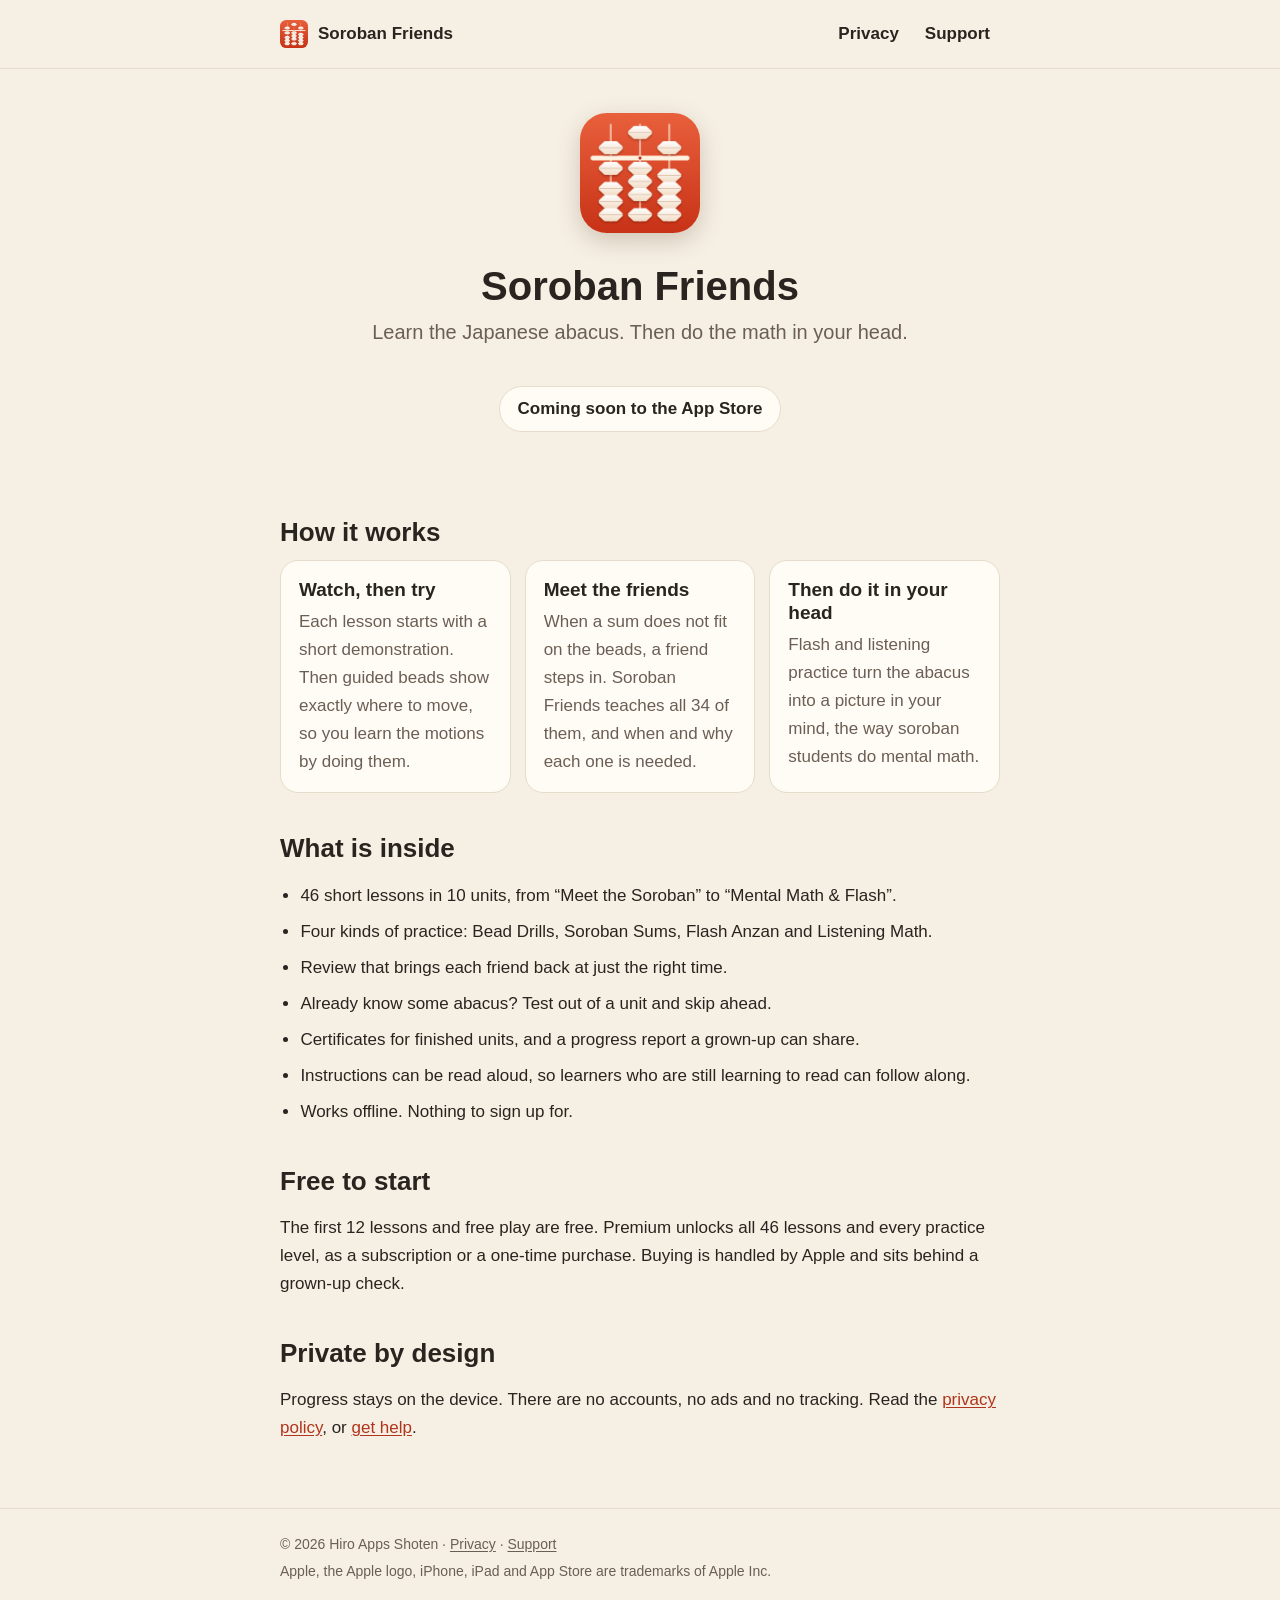
==== index.html @ 9b4989c4 "feat: Soroban Friends の公開ページ (紹介・プライバシー・サポート) を作る App Store Connect のプライバシーポリシー URL / サポート URL と、アプリ" ====
<!doctype html>
<html lang="en">
<head>
<meta charset="utf-8">
<meta name="viewport" content="width=device-width, initial-scale=1">
<title>Soroban Friends – Learn abacus mental math</title>
<meta name="description" content="Soroban Friends teaches the Japanese abacus step by step, then turns it into mental math. No accounts, no ads, no tracking.">
<meta name="theme-color" content="#f6f0e4">
<link rel="icon" type="image/png" href="img/icon-180.png">
<link rel="apple-touch-icon" href="img/icon-180.png">
<link rel="stylesheet" href="styles.css">
</head>
<body>

<header class="topbar">
  <div class="inner">
    <a class="brand" href="index.html"><img src="img/icon-180.png" alt="" width="28" height="28">Soroban Friends</a>
    <nav aria-label="Site">
      <a href="privacy.html">Privacy</a>
      <a href="support.html">Support</a>
    </nav>
  </div>
</header>

<main class="wrap">

  <section class="hero">
    <img class="app-icon" src="img/icon-512.png" width="120" height="120" alt="Soroban Friends app icon">
    <h1>Soroban Friends</h1>
    <p class="tagline">Learn the Japanese abacus. Then do the math in your head.</p>
    <p><span class="pill">Coming soon to the App Store</span></p>
  </section>

  <section>
    <h2>How it works</h2>
    <div class="cards">
      <div class="card">
        <h3>Watch, then try</h3>
        <p>Each lesson starts with a short demonstration. Then guided beads show exactly where to move, so you learn the motions by doing them.</p>
      </div>
      <div class="card">
        <h3>Meet the friends</h3>
        <p>When a sum does not fit on the beads, a friend steps in. Soroban Friends teaches all 34 of them, and when and why each one is needed.</p>
      </div>
      <div class="card">
        <h3>Then do it in your head</h3>
        <p>Flash and listening practice turn the abacus into a picture in your mind, the way soroban students do mental math.</p>
      </div>
    </div>
  </section>

  <section>
    <h2>What is inside</h2>
    <ul class="list">
      <li>46 short lessons in 10 units, from “Meet the Soroban” to “Mental Math &amp; Flash”.</li>
      <li>Four kinds of practice: Bead Drills, Soroban Sums, Flash Anzan and Listening Math.</li>
      <li>Review that brings each friend back at just the right time.</li>
      <li>Already know some abacus? Test out of a unit and skip ahead.</li>
      <li>Certificates for finished units, and a progress report a grown-up can share.</li>
      <li>Instructions can be read aloud, so learners who are still learning to read can follow along.</li>
      <li>Works offline. Nothing to sign up for.</li>
    </ul>
  </section>

  <section>
    <h2>Free to start</h2>
    <p>The first 12 lessons and free play are free. Premium unlocks all 46 lessons and every practice level, as a subscription or a one-time purchase. Buying is handled by Apple and sits behind a grown-up check.</p>
  </section>

  <section>
    <h2>Private by design</h2>
    <p>Progress stays on the device. There are no accounts, no ads and no tracking. Read the <a href="privacy.html">privacy policy</a>, or <a href="support.html">get help</a>.</p>
  </section>

</main>

<footer>
  <div class="inner">
    <p>&copy; 2026 Hiro Apps Shoten &middot; <a href="privacy.html">Privacy</a> &middot; <a href="support.html">Support</a></p>
    <p>Apple, the Apple logo, iPhone, iPad and App Store are trademarks of Apple Inc.</p>
  </div>
</footer>

</body>
</html>
---- styles.css ----
:root {
  --paper: #f6f0e4;
  --card: #fffcf6;
  --ink: #2a2420;
  --ink-soft: #6b5e54;
  --hairline: #e6dccb;
  --accent: #d9472b;
  --link: #b0351c;
  --radius: 18px;
}

@media (prefers-color-scheme: dark) {
  :root {
    --paper: #1a1714;
    --card: #27231f;
    --ink: #f3eee6;
    --ink-soft: #b3a89c;
    --hairline: #3a342e;
    --link: #f08a6e;
  }
}

* { box-sizing: border-box; }

html { -webkit-text-size-adjust: 100%; }

body {
  margin: 0;
  background: var(--paper);
  color: var(--ink);
  font: 17px/1.65 -apple-system, BlinkMacSystemFont, "SF Pro Text", "Helvetica Neue", Arial, sans-serif;
}

h1, h2, h3, .brand {
  font-family: ui-rounded, "SF Pro Rounded", -apple-system, BlinkMacSystemFont, "Helvetica Neue", Arial, sans-serif;
  line-height: 1.2;
}

a { color: var(--link); text-underline-offset: 2px; }
a:focus-visible, summary:focus-visible { outline: 3px solid var(--accent); outline-offset: 3px; border-radius: 6px; }

.topbar { border-bottom: 1px solid var(--hairline); }
.topbar .inner {
  max-width: 760px;
  margin: 0 auto;
  padding: 10px 20px;
  display: flex;
  align-items: center;
  justify-content: space-between;
  gap: 16px;
}
.brand { display: inline-flex; align-items: center; gap: 10px; font-weight: 800; font-size: 17px; white-space: nowrap; color: var(--ink); text-decoration: none; }
.brand img { border-radius: 22.37%; }
.topbar nav { display: flex; gap: 6px; }
.topbar nav a { color: var(--ink); text-decoration: none; font-weight: 600; padding: 10px; border-radius: 10px; }
.topbar nav a:hover { background: var(--hairline); }

.wrap { max-width: 760px; margin: 0 auto; padding: 0 20px 48px; }

.hero { text-align: center; padding: 44px 0 28px; }
.app-icon { width: 120px; height: 120px; border-radius: 22.37%; box-shadow: 0 8px 24px rgba(74, 42, 19, 0.22); }
.hero h1 { margin: 20px 0 6px; font-size: 40px; font-weight: 800; }
.tagline { margin: 0 auto; max-width: 30em; font-size: 20px; color: var(--ink-soft); }
.pill {
  display: inline-block;
  margin-top: 20px;
  padding: 8px 18px;
  border: 1.5px solid var(--hairline);
  border-radius: 999px;
  background: var(--card);
  font-weight: 700;
}

h2 { margin: 40px 0 12px; font-size: 26px; font-weight: 800; }
h3 { margin: 0 0 6px; font-size: 19px; font-weight: 800; }

.cards { display: grid; gap: 14px; grid-template-columns: 1fr; }
@media (min-width: 640px) { .cards { grid-template-columns: repeat(3, 1fr); } }
.card {
  background: var(--card);
  border: 1.5px solid var(--hairline);
  border-radius: var(--radius);
  padding: 18px 18px 16px;
}
.card p { margin: 0; color: var(--ink-soft); }

.list { padding-left: 1.2em; }
.list li { margin: 8px 0; }

.shots { display: flex; gap: 14px; overflow-x: auto; padding: 4px 0 12px; -webkit-overflow-scrolling: touch; }
.shots img { height: 420px; width: auto; border-radius: 16px; border: 1px solid var(--hairline); flex: none; }

.legal h1 { font-size: 34px; font-weight: 800; margin: 36px 0 4px; }
.legal .eff { margin: 0 0 20px; color: var(--ink-soft); }
.legal h2 { font-size: 22px; margin: 32px 0 8px; }
.legal ul { padding-left: 1.2em; }
.legal li { margin: 6px 0; }
.backlink { display: inline-block; margin-top: 20px; padding: 8px 0; font-weight: 600; text-decoration: none; }

details {
  background: var(--card);
  border: 1.5px solid var(--hairline);
  border-radius: 14px;
  margin: 10px 0;
}
summary { cursor: pointer; padding: 14px 16px; font-weight: 700; min-height: 48px; }
details[open] summary { border-bottom: 1px solid var(--hairline); }
details p { margin: 0; padding: 12px 16px 14px; }

.contact {
  background: var(--card);
  border: 1.5px solid var(--hairline);
  border-radius: var(--radius);
  padding: 16px 18px;
  margin: 18px 0 8px;
}
.contact p { margin: 4px 0; }

footer { border-top: 1px solid var(--hairline); color: var(--ink-soft); font-size: 14px; }
footer .inner { max-width: 760px; margin: 0 auto; padding: 20px; }
footer a { color: var(--ink-soft); }
footer p { margin: 4px 0; }
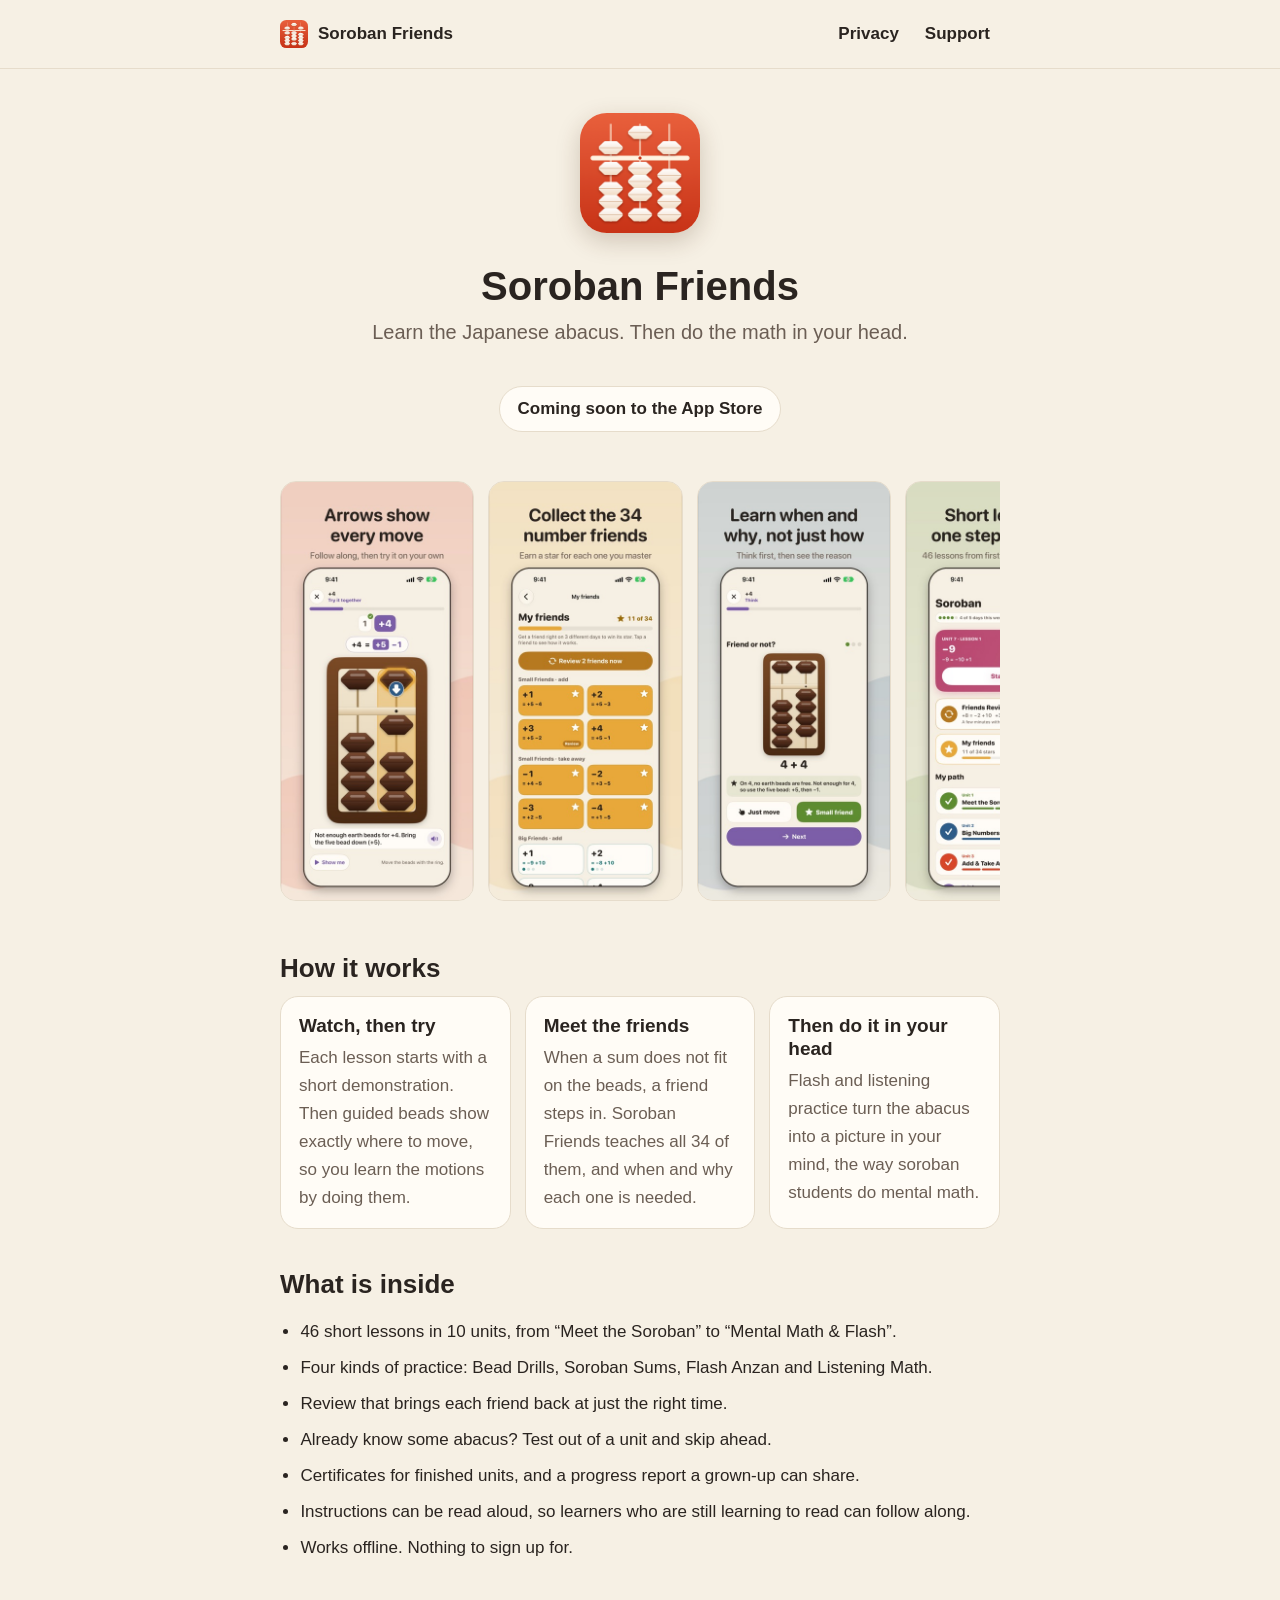
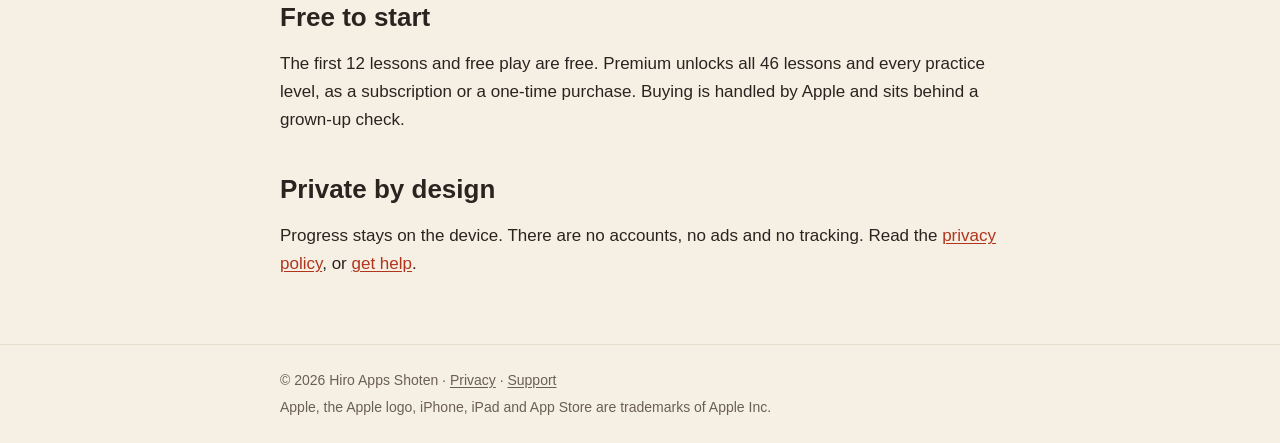
==== commit e95a73c5: "feat: 紹介ページにスクリーンショットを並べる ストアに出す 8 枚のうち 5 枚 (Guided・Friends・Think・Home・Progress) を高さ 860px の JPEG にし" ====
--- a/index.html
+++ b/index.html
@@ -29,6 +29,16 @@
     <h1>Soroban Friends</h1>
     <p class="tagline">Learn the Japanese abacus. Then do the math in your head.</p>
     <p><span class="pill">Coming soon to the App Store</span></p>
+  </section>
+
+  <section aria-label="Screenshots">
+    <div class="shots">
+      <img src="img/shot-guided.jpg" width="396" height="860" alt="A lesson where arrows show every bead move" loading="lazy">
+      <img src="img/shot-friends.jpg" width="396" height="860" alt="The 34 number friends, with a star for each one mastered" loading="lazy">
+      <img src="img/shot-think.jpg" width="396" height="860" alt="A question about when a friend is needed, with the reason shown" loading="lazy">
+      <img src="img/shot-home.jpg" width="396" height="860" alt="The home screen with short lessons, one step at a time" loading="lazy">
+      <img src="img/shot-progress.jpg" width="396" height="860" alt="A progress report with weekly goals and stars" loading="lazy">
+    </div>
   </section>
 
   <section>
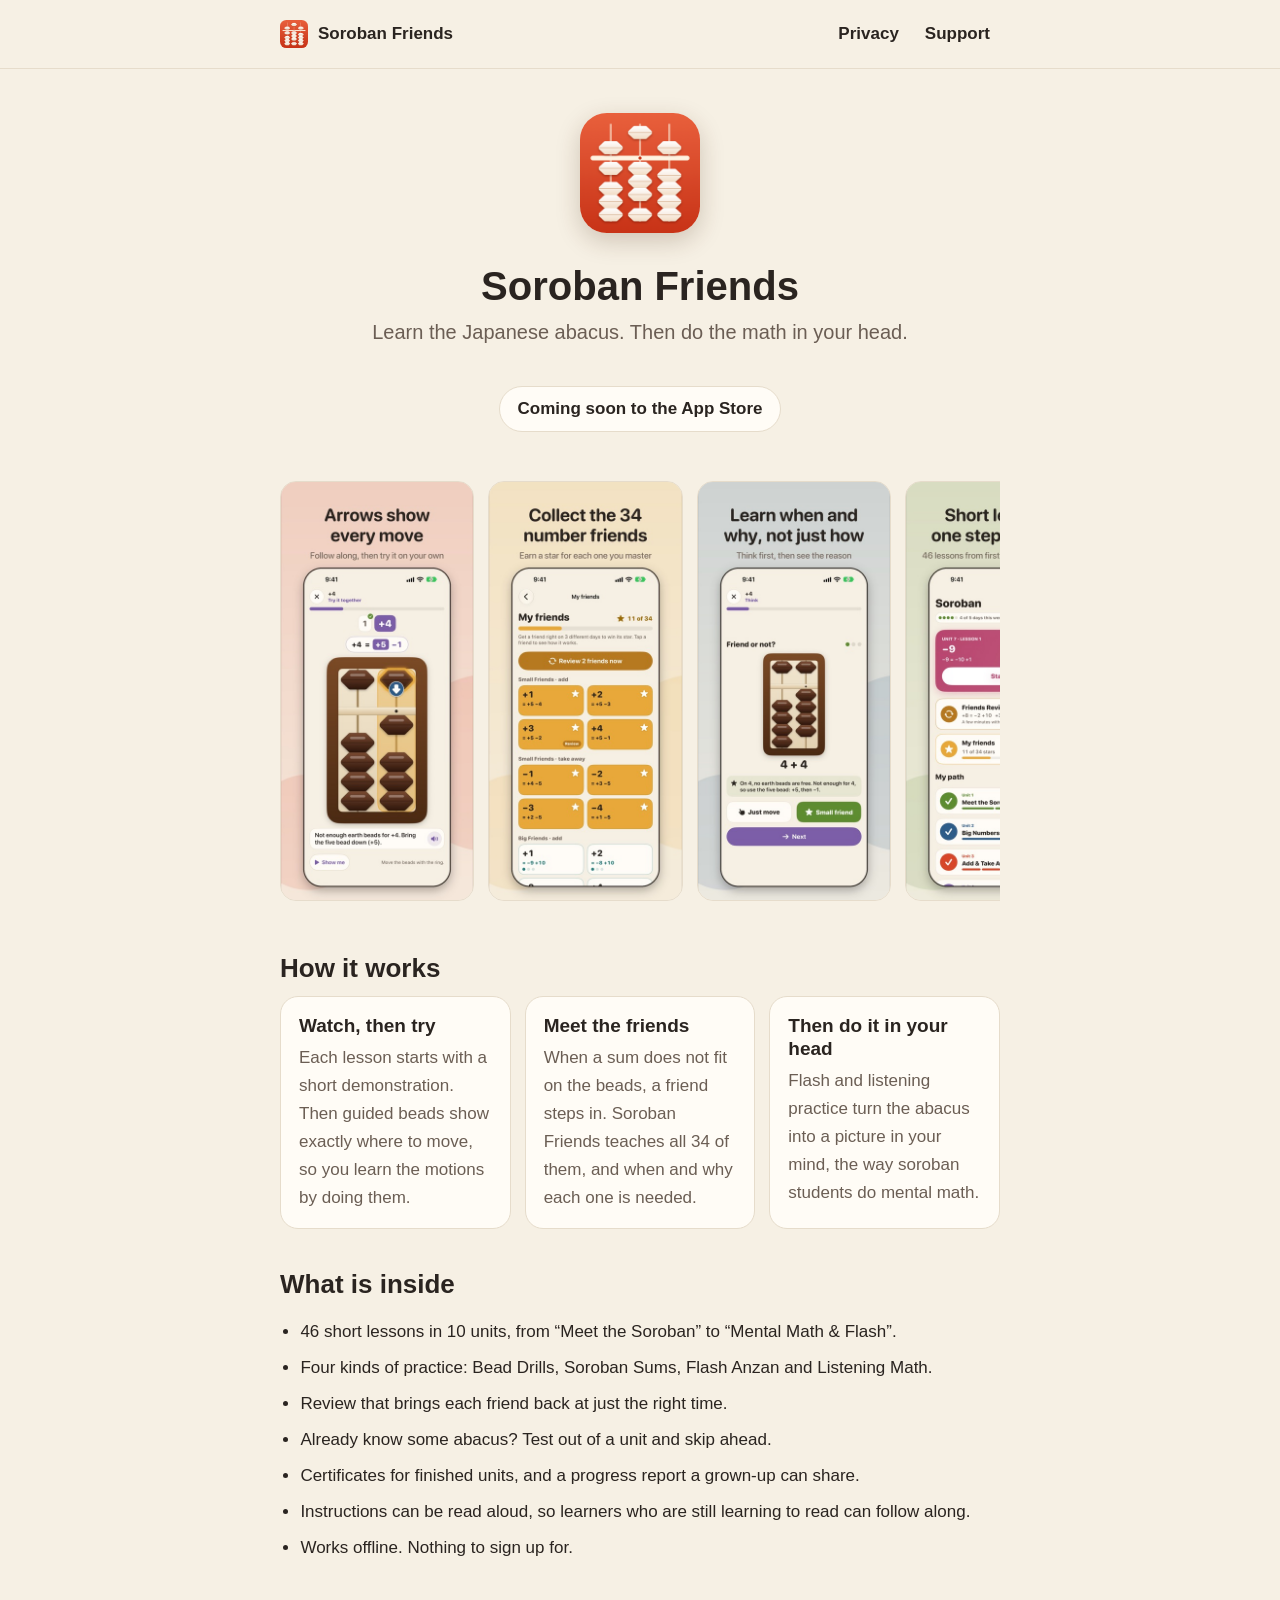
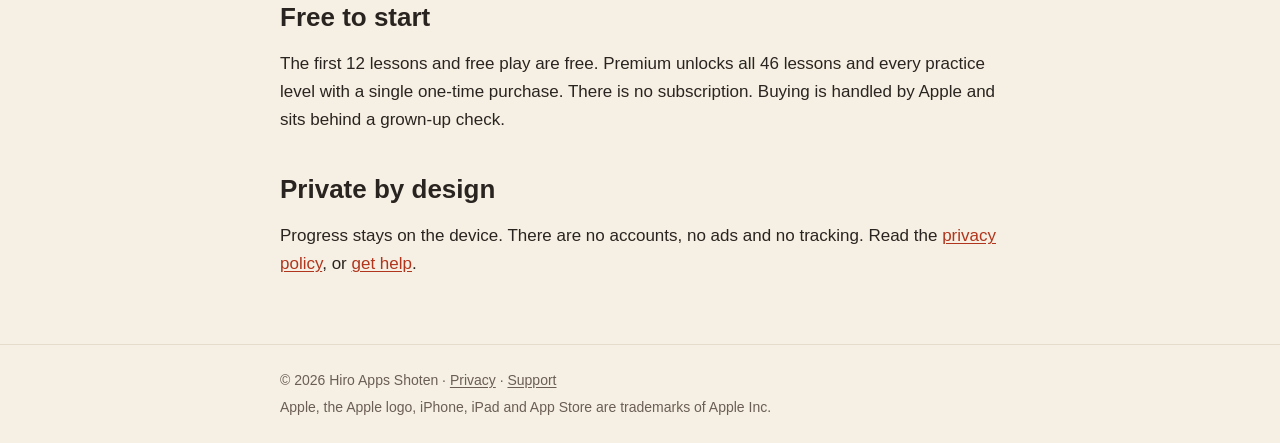
==== commit 894ef8cf: "feat: 買い切りの課金に合わせて紹介・プライバシー・サポートの文を直す - 紹介: 無料の 12 レッスンのあと、買い切り1回で全部開く。購読はない - プライバシー: 購入の説明から購読の管理・" ====
--- a/index.html
+++ b/index.html
@@ -74,7 +74,7 @@
 
   <section>
     <h2>Free to start</h2>
-    <p>The first 12 lessons and free play are free. Premium unlocks all 46 lessons and every practice level, as a subscription or a one-time purchase. Buying is handled by Apple and sits behind a grown-up check.</p>
+    <p>The first 12 lessons and free play are free. Premium unlocks all 46 lessons and every practice level with a single one-time purchase. There is no subscription. Buying is handled by Apple and sits behind a grown-up check.</p>
   </section>
 
   <section>
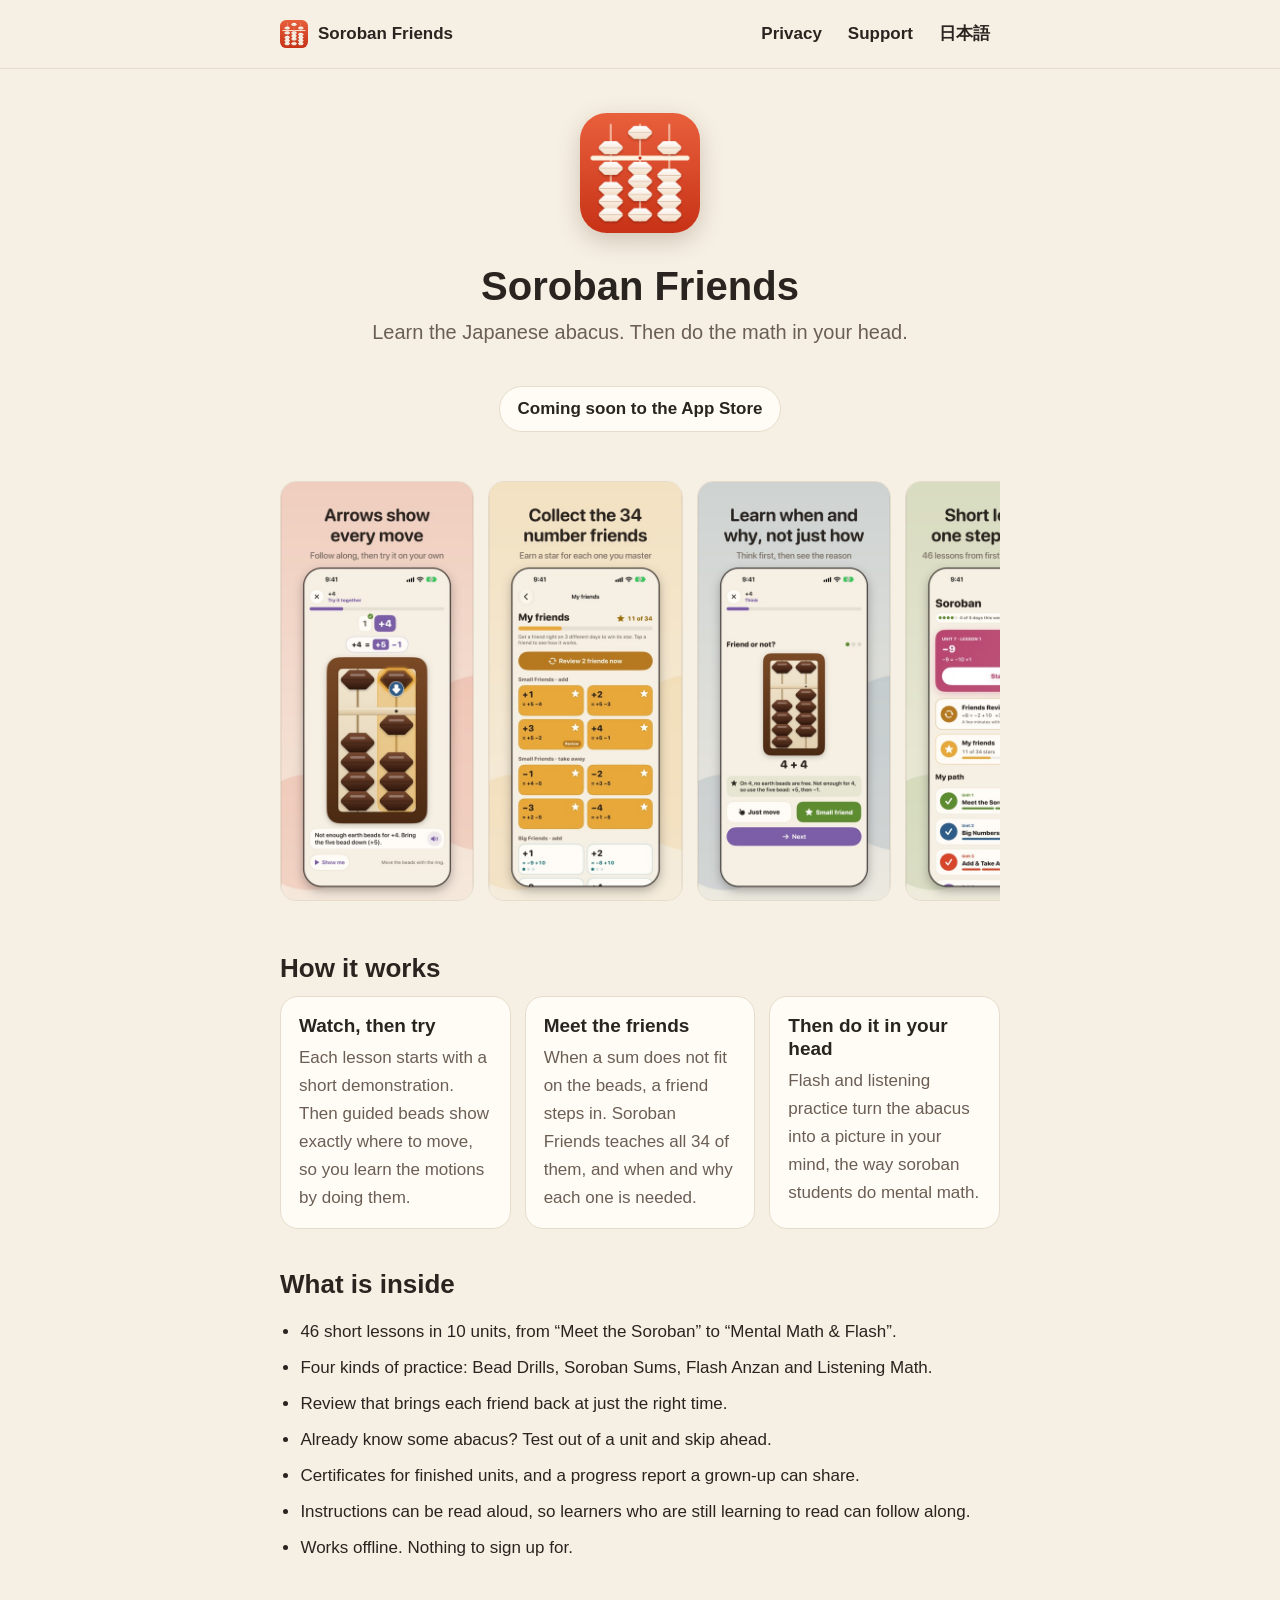
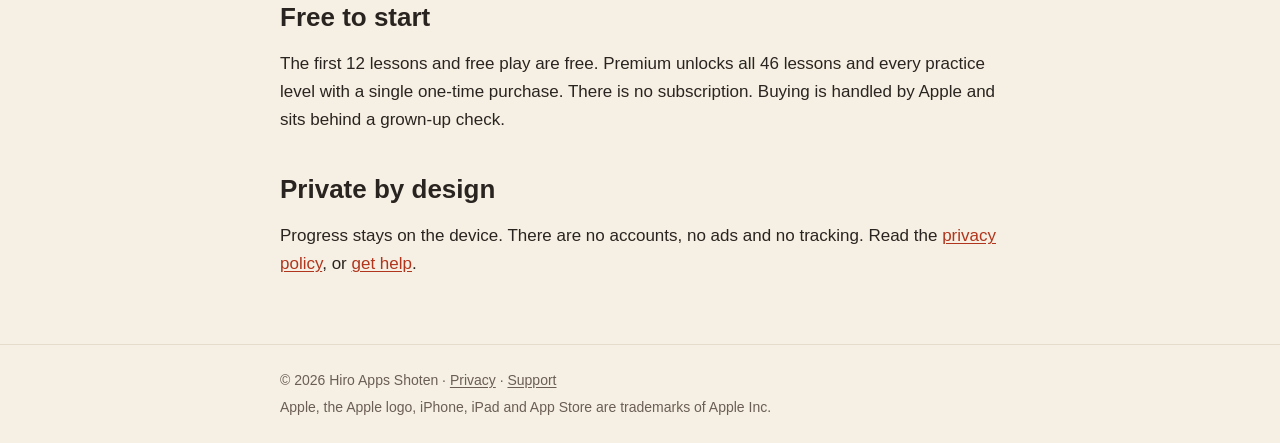
==== commit 72d590d3: "feat(日本語): 紹介・プライバシー・サポートの日本語ページと、言語を行き来するリンクを足す - ja/index.html・privacy.html・support.html: 英語の 3 ペー" ====
--- a/index.html
+++ b/index.html
@@ -9,6 +9,8 @@
 <link rel="icon" type="image/png" href="img/icon-180.png">
 <link rel="apple-touch-icon" href="img/icon-180.png">
 <link rel="stylesheet" href="styles.css">
+<link rel="alternate" hreflang="en" href="index.html">
+<link rel="alternate" hreflang="ja" href="ja/index.html">
 </head>
 <body>
 
@@ -18,6 +20,7 @@
     <nav aria-label="Site">
       <a href="privacy.html">Privacy</a>
       <a href="support.html">Support</a>
+      <a href="ja/index.html" lang="ja" hreflang="ja">日本語</a>
     </nav>
   </div>
 </header>
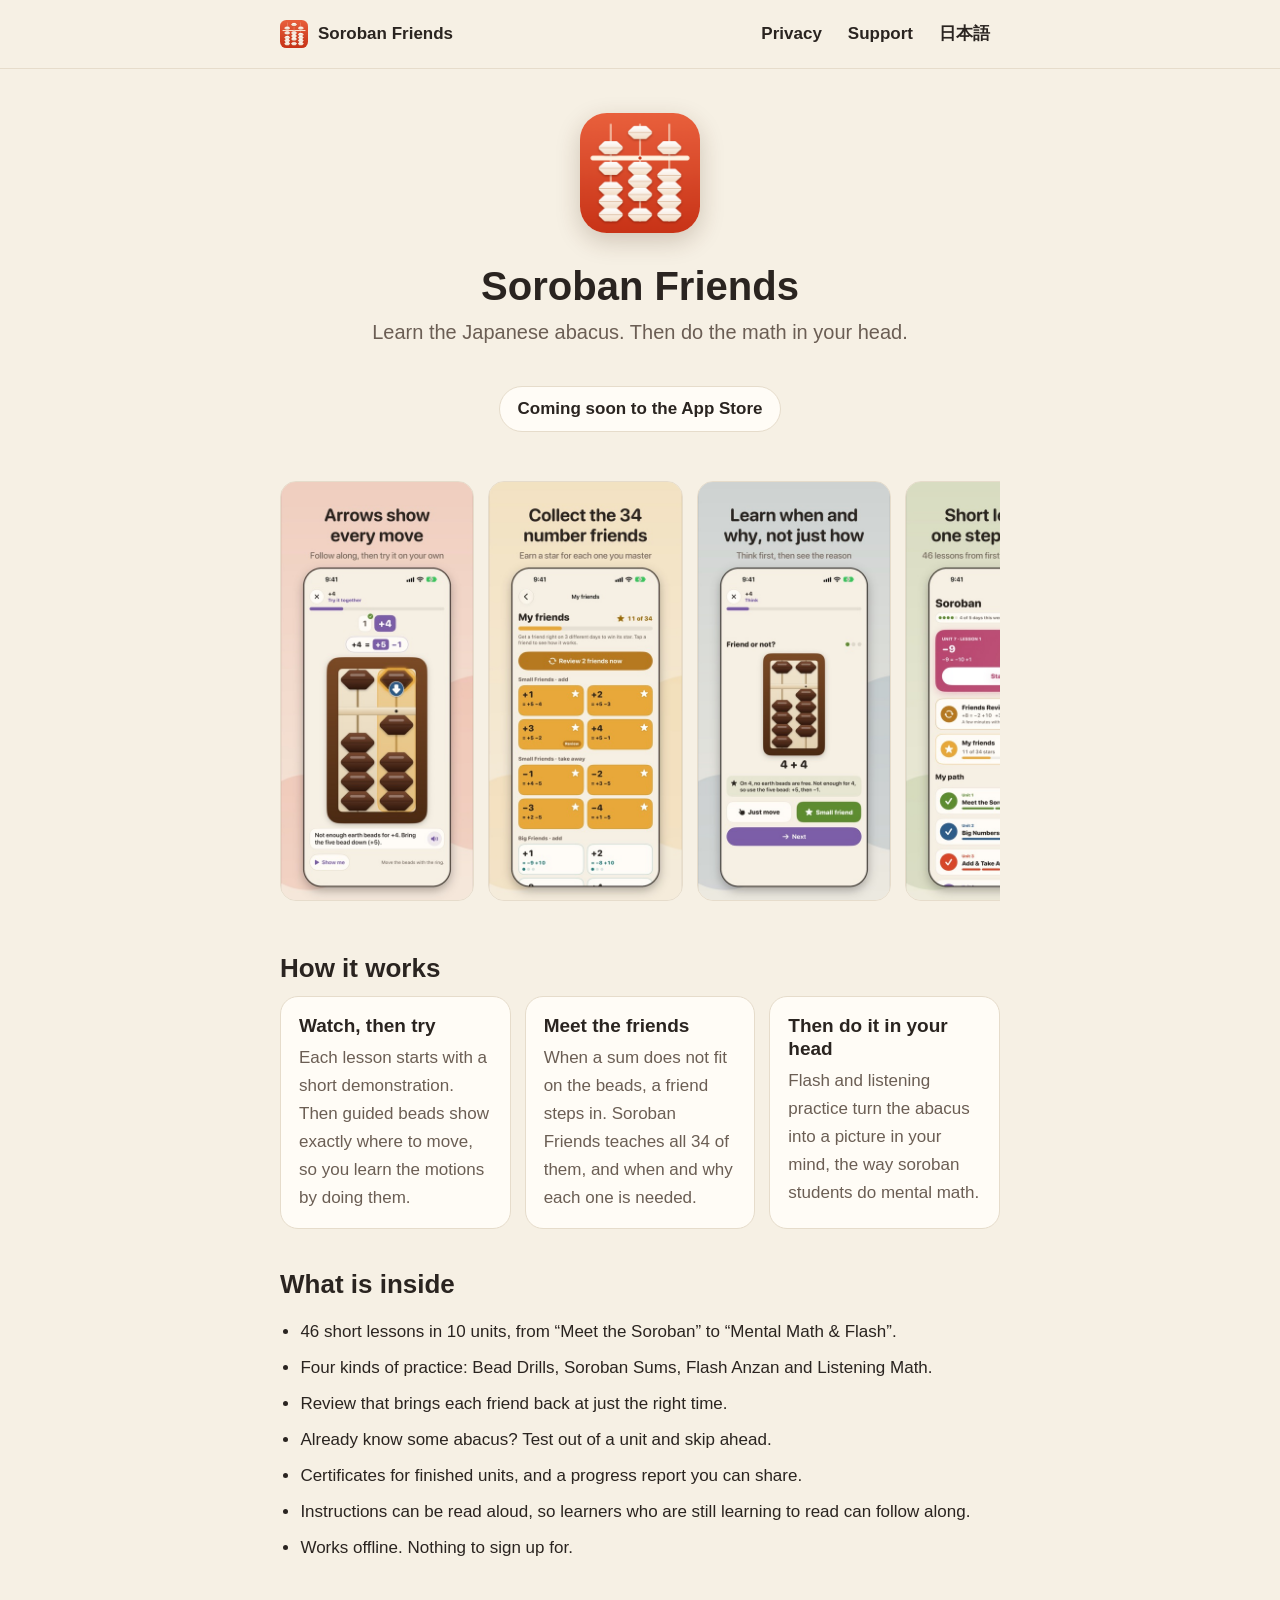
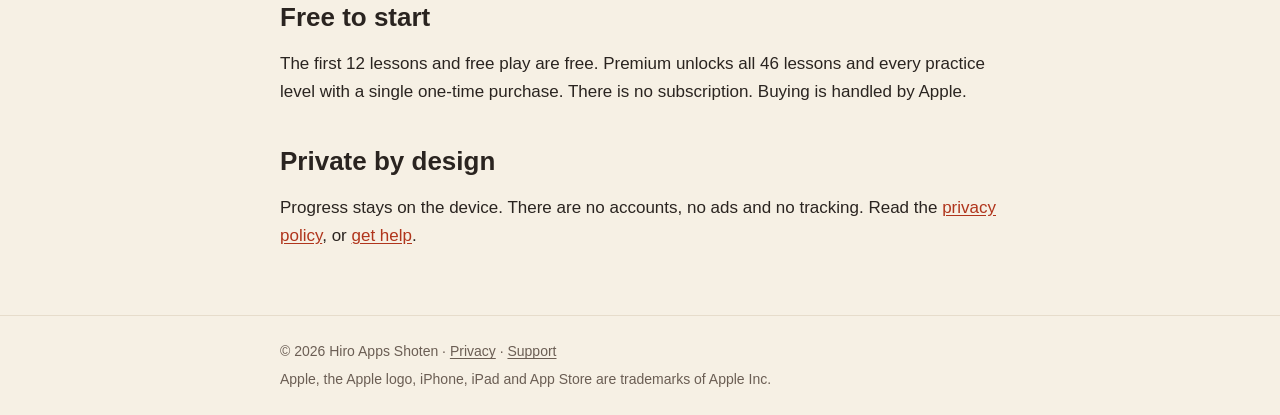
==== commit 7545cc90: "fix: 親の確認を外したアプリに合わせて、紹介・プライバシー・サポートの文を直す - index.html・ja/index.html: 「購入は保護者の確認の先にある」の一文と、「保護者の方が共有" ====
--- a/index.html
+++ b/index.html
@@ -69,7 +69,7 @@
       <li>Four kinds of practice: Bead Drills, Soroban Sums, Flash Anzan and Listening Math.</li>
       <li>Review that brings each friend back at just the right time.</li>
       <li>Already know some abacus? Test out of a unit and skip ahead.</li>
-      <li>Certificates for finished units, and a progress report a grown-up can share.</li>
+      <li>Certificates for finished units, and a progress report you can share.</li>
       <li>Instructions can be read aloud, so learners who are still learning to read can follow along.</li>
       <li>Works offline. Nothing to sign up for.</li>
     </ul>
@@ -77,7 +77,7 @@
 
   <section>
     <h2>Free to start</h2>
-    <p>The first 12 lessons and free play are free. Premium unlocks all 46 lessons and every practice level with a single one-time purchase. There is no subscription. Buying is handled by Apple and sits behind a grown-up check.</p>
+    <p>The first 12 lessons and free play are free. Premium unlocks all 46 lessons and every practice level with a single one-time purchase. There is no subscription. Buying is handled by Apple.</p>
   </section>
 
   <section>
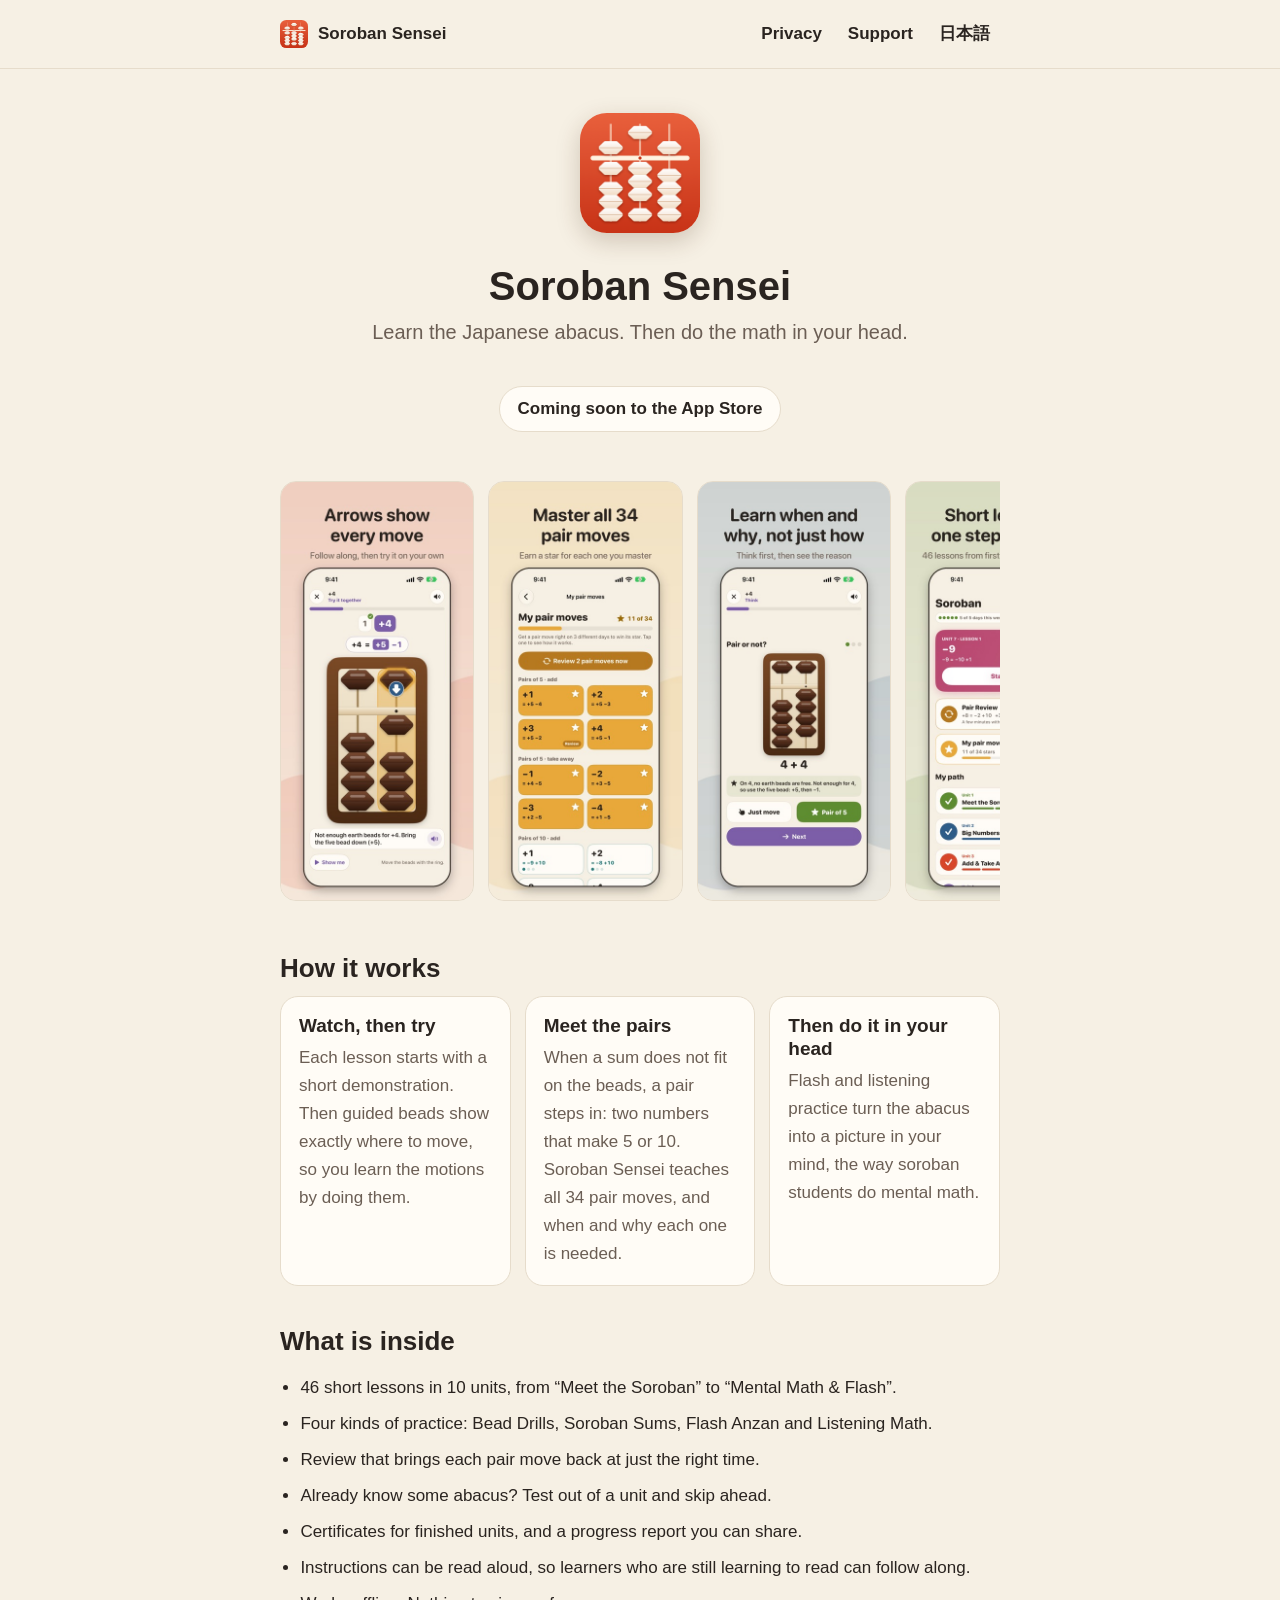
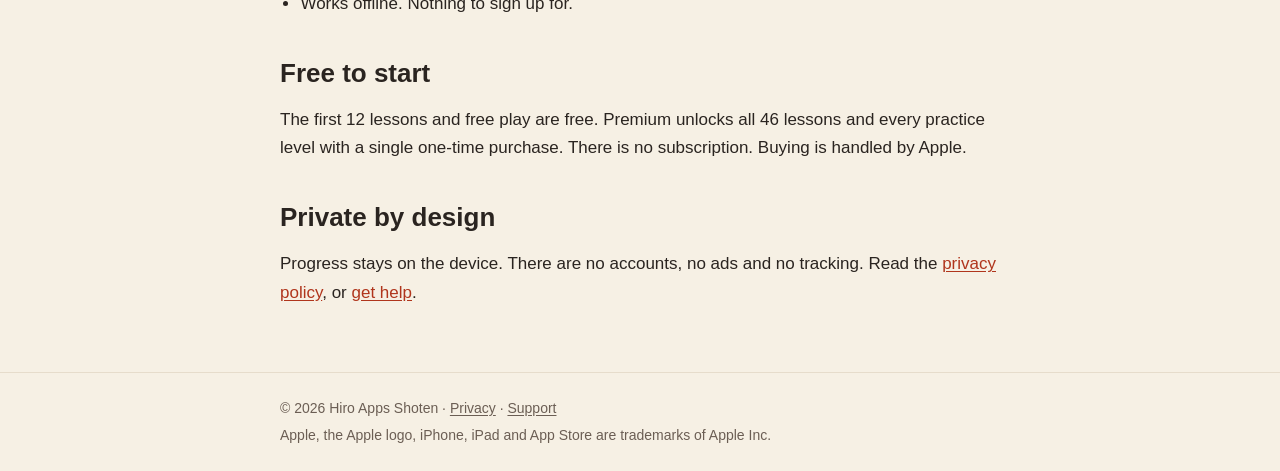
==== commit 30960f95: "fix: 名前を Soroban Sensei / そろばんの道 に変え、「ともだち」を「ペア」に直す - 全ページの名前を Soroban Sensei (日本語は そろばんの道) に (旧 Sor" ====
--- a/index.html
+++ b/index.html
@@ -3,8 +3,8 @@
 <head>
 <meta charset="utf-8">
 <meta name="viewport" content="width=device-width, initial-scale=1">
-<title>Soroban Friends – Learn abacus mental math</title>
-<meta name="description" content="Soroban Friends teaches the Japanese abacus step by step, then turns it into mental math. No accounts, no ads, no tracking.">
+<title>Soroban Sensei – Learn abacus mental math</title>
+<meta name="description" content="Soroban Sensei teaches the Japanese abacus step by step, then turns it into mental math. No accounts, no ads, no tracking.">
 <meta name="theme-color" content="#f6f0e4">
 <link rel="icon" type="image/png" href="img/icon-180.png">
 <link rel="apple-touch-icon" href="img/icon-180.png">
@@ -16,7 +16,7 @@
 
 <header class="topbar">
   <div class="inner">
-    <a class="brand" href="index.html"><img src="img/icon-180.png" alt="" width="28" height="28">Soroban Friends</a>
+    <a class="brand" href="index.html"><img src="img/icon-180.png" alt="" width="28" height="28">Soroban Sensei</a>
     <nav aria-label="Site">
       <a href="privacy.html">Privacy</a>
       <a href="support.html">Support</a>
@@ -28,8 +28,8 @@
 <main class="wrap">
 
   <section class="hero">
-    <img class="app-icon" src="img/icon-512.png" width="120" height="120" alt="Soroban Friends app icon">
-    <h1>Soroban Friends</h1>
+    <img class="app-icon" src="img/icon-512.png" width="120" height="120" alt="Soroban Sensei app icon">
+    <h1>Soroban Sensei</h1>
     <p class="tagline">Learn the Japanese abacus. Then do the math in your head.</p>
     <p><span class="pill">Coming soon to the App Store</span></p>
   </section>
@@ -37,8 +37,8 @@
   <section aria-label="Screenshots">
     <div class="shots">
       <img src="img/shot-guided.jpg" width="396" height="860" alt="A lesson where arrows show every bead move" loading="lazy">
-      <img src="img/shot-friends.jpg" width="396" height="860" alt="The 34 number friends, with a star for each one mastered" loading="lazy">
-      <img src="img/shot-think.jpg" width="396" height="860" alt="A question about when a friend is needed, with the reason shown" loading="lazy">
+      <img src="img/shot-friends.jpg" width="396" height="860" alt="The 34 pair moves, with a star for each one mastered" loading="lazy">
+      <img src="img/shot-think.jpg" width="396" height="860" alt="A question about when a pair is needed, with the reason shown" loading="lazy">
       <img src="img/shot-home.jpg" width="396" height="860" alt="The home screen with short lessons, one step at a time" loading="lazy">
       <img src="img/shot-progress.jpg" width="396" height="860" alt="A progress report with weekly goals and stars" loading="lazy">
     </div>
@@ -52,8 +52,8 @@
         <p>Each lesson starts with a short demonstration. Then guided beads show exactly where to move, so you learn the motions by doing them.</p>
       </div>
       <div class="card">
-        <h3>Meet the friends</h3>
-        <p>When a sum does not fit on the beads, a friend steps in. Soroban Friends teaches all 34 of them, and when and why each one is needed.</p>
+        <h3>Meet the pairs</h3>
+        <p>When a sum does not fit on the beads, a pair steps in: two numbers that make 5 or 10. Soroban Sensei teaches all 34 pair moves, and when and why each one is needed.</p>
       </div>
       <div class="card">
         <h3>Then do it in your head</h3>
@@ -67,7 +67,7 @@
     <ul class="list">
       <li>46 short lessons in 10 units, from “Meet the Soroban” to “Mental Math &amp; Flash”.</li>
       <li>Four kinds of practice: Bead Drills, Soroban Sums, Flash Anzan and Listening Math.</li>
-      <li>Review that brings each friend back at just the right time.</li>
+      <li>Review that brings each pair move back at just the right time.</li>
       <li>Already know some abacus? Test out of a unit and skip ahead.</li>
       <li>Certificates for finished units, and a progress report you can share.</li>
       <li>Instructions can be read aloud, so learners who are still learning to read can follow along.</li>
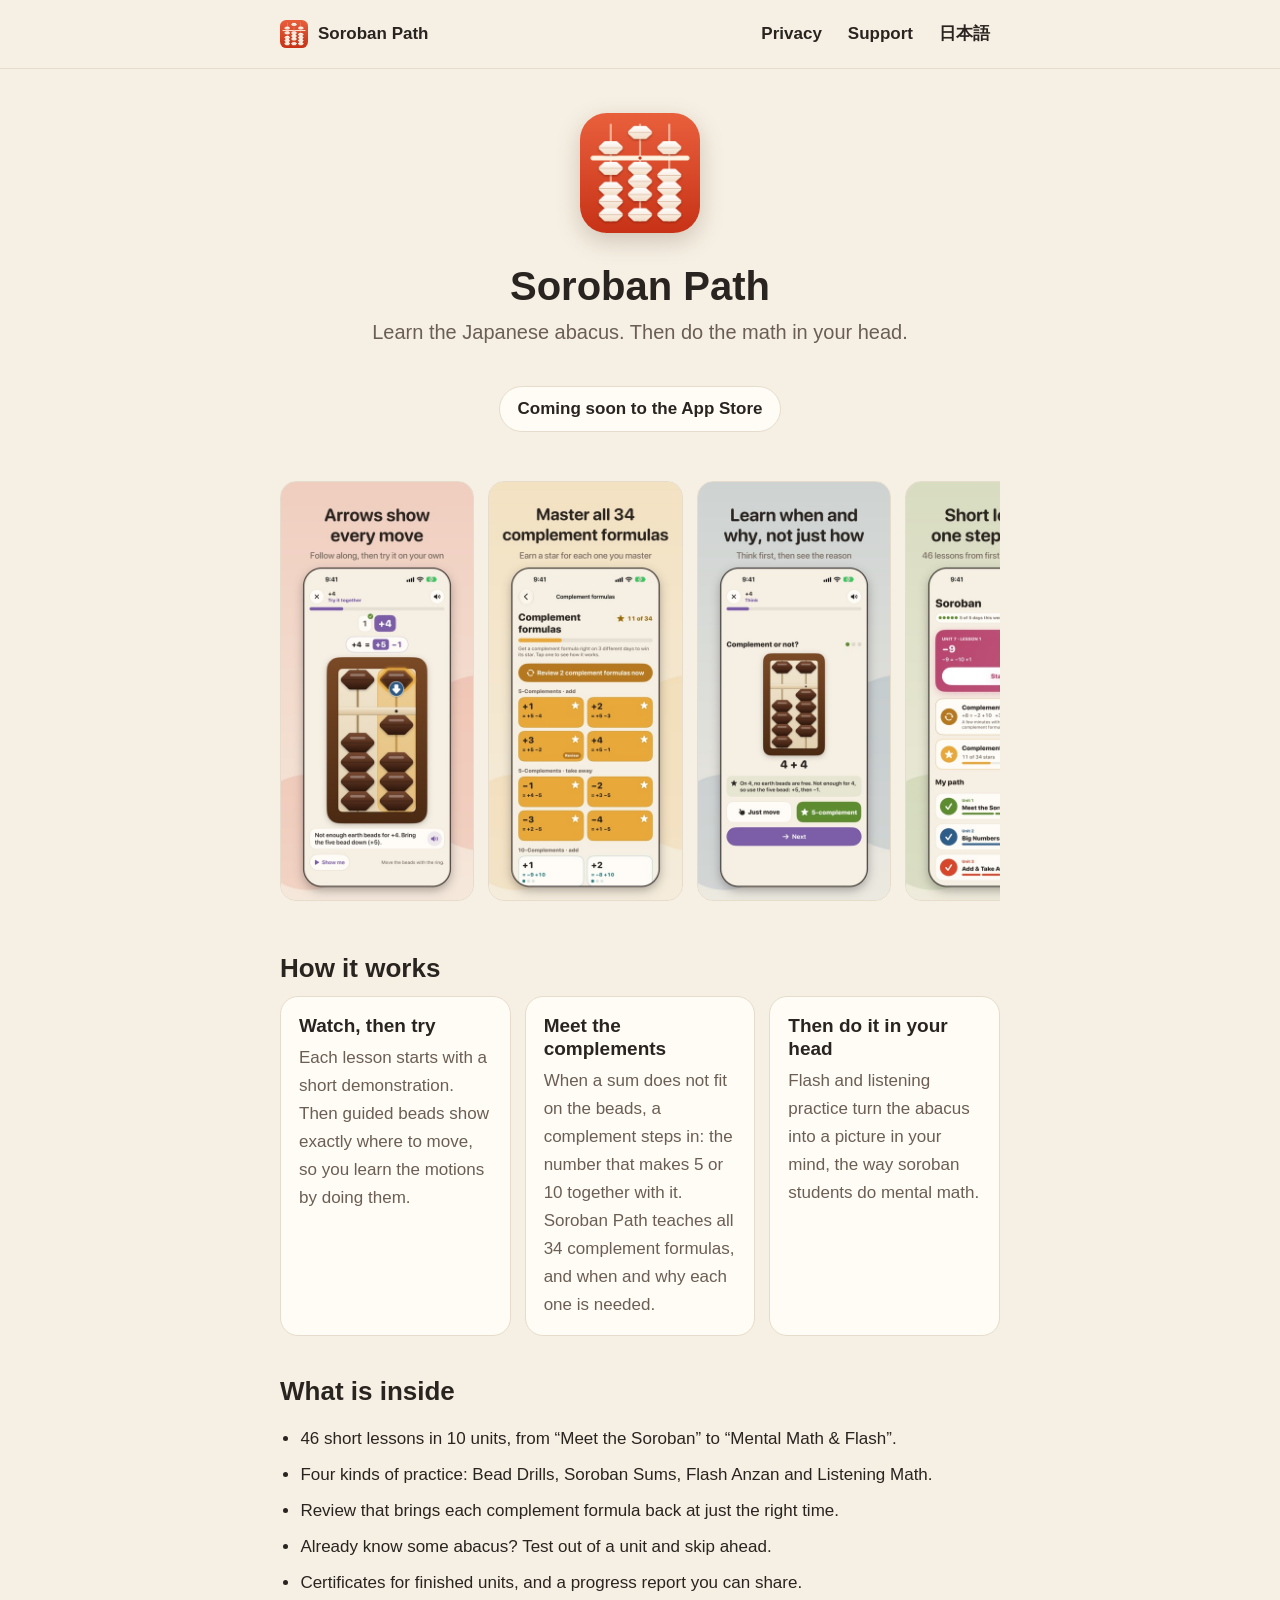
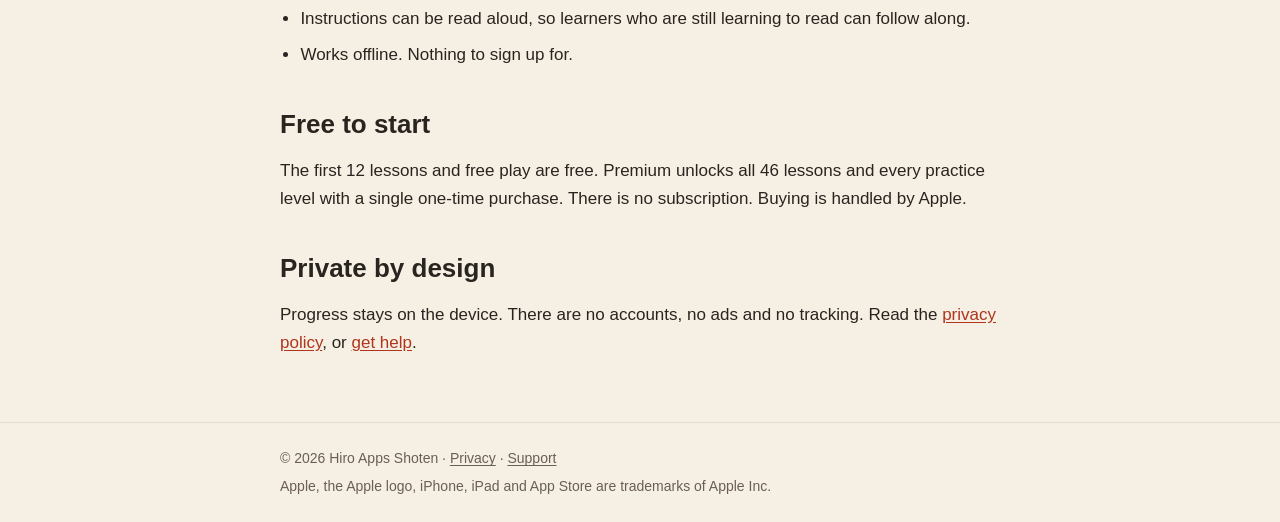
==== commit 2a5f4609: "fix: 英語名を Soroban Path に、呼び名を「補数」に直す - 英語の名前を Soroban Path に (日本語名「そろばんの道」に合わせる) - 紹介ページの「ペア」を、珠算の用語" ====
--- a/index.html
+++ b/index.html
@@ -3,8 +3,8 @@
 <head>
 <meta charset="utf-8">
 <meta name="viewport" content="width=device-width, initial-scale=1">
-<title>Soroban Sensei – Learn abacus mental math</title>
-<meta name="description" content="Soroban Sensei teaches the Japanese abacus step by step, then turns it into mental math. No accounts, no ads, no tracking.">
+<title>Soroban Path – Learn abacus mental math</title>
+<meta name="description" content="Soroban Path teaches the Japanese abacus step by step, then turns it into mental math. No accounts, no ads, no tracking.">
 <meta name="theme-color" content="#f6f0e4">
 <link rel="icon" type="image/png" href="img/icon-180.png">
 <link rel="apple-touch-icon" href="img/icon-180.png">
@@ -16,7 +16,7 @@
 
 <header class="topbar">
   <div class="inner">
-    <a class="brand" href="index.html"><img src="img/icon-180.png" alt="" width="28" height="28">Soroban Sensei</a>
+    <a class="brand" href="index.html"><img src="img/icon-180.png" alt="" width="28" height="28">Soroban Path</a>
     <nav aria-label="Site">
       <a href="privacy.html">Privacy</a>
       <a href="support.html">Support</a>
@@ -28,8 +28,8 @@
 <main class="wrap">
 
   <section class="hero">
-    <img class="app-icon" src="img/icon-512.png" width="120" height="120" alt="Soroban Sensei app icon">
-    <h1>Soroban Sensei</h1>
+    <img class="app-icon" src="img/icon-512.png" width="120" height="120" alt="Soroban Path app icon">
+    <h1>Soroban Path</h1>
     <p class="tagline">Learn the Japanese abacus. Then do the math in your head.</p>
     <p><span class="pill">Coming soon to the App Store</span></p>
   </section>
@@ -37,8 +37,8 @@
   <section aria-label="Screenshots">
     <div class="shots">
       <img src="img/shot-guided.jpg" width="396" height="860" alt="A lesson where arrows show every bead move" loading="lazy">
-      <img src="img/shot-friends.jpg" width="396" height="860" alt="The 34 pair moves, with a star for each one mastered" loading="lazy">
-      <img src="img/shot-think.jpg" width="396" height="860" alt="A question about when a pair is needed, with the reason shown" loading="lazy">
+      <img src="img/shot-friends.jpg" width="396" height="860" alt="The 34 complement formulas, with a star for each one mastered" loading="lazy">
+      <img src="img/shot-think.jpg" width="396" height="860" alt="A question about when a complement is needed, with the reason shown" loading="lazy">
       <img src="img/shot-home.jpg" width="396" height="860" alt="The home screen with short lessons, one step at a time" loading="lazy">
       <img src="img/shot-progress.jpg" width="396" height="860" alt="A progress report with weekly goals and stars" loading="lazy">
     </div>
@@ -52,8 +52,8 @@
         <p>Each lesson starts with a short demonstration. Then guided beads show exactly where to move, so you learn the motions by doing them.</p>
       </div>
       <div class="card">
-        <h3>Meet the pairs</h3>
-        <p>When a sum does not fit on the beads, a pair steps in: two numbers that make 5 or 10. Soroban Sensei teaches all 34 pair moves, and when and why each one is needed.</p>
+        <h3>Meet the complements</h3>
+        <p>When a sum does not fit on the beads, a complement steps in: the number that makes 5 or 10 together with it. Soroban Path teaches all 34 complement formulas, and when and why each one is needed.</p>
       </div>
       <div class="card">
         <h3>Then do it in your head</h3>
@@ -67,7 +67,7 @@
     <ul class="list">
       <li>46 short lessons in 10 units, from “Meet the Soroban” to “Mental Math &amp; Flash”.</li>
       <li>Four kinds of practice: Bead Drills, Soroban Sums, Flash Anzan and Listening Math.</li>
-      <li>Review that brings each pair move back at just the right time.</li>
+      <li>Review that brings each complement formula back at just the right time.</li>
       <li>Already know some abacus? Test out of a unit and skip ahead.</li>
       <li>Certificates for finished units, and a progress report you can share.</li>
       <li>Instructions can be read aloud, so learners who are still learning to read can follow along.</li>
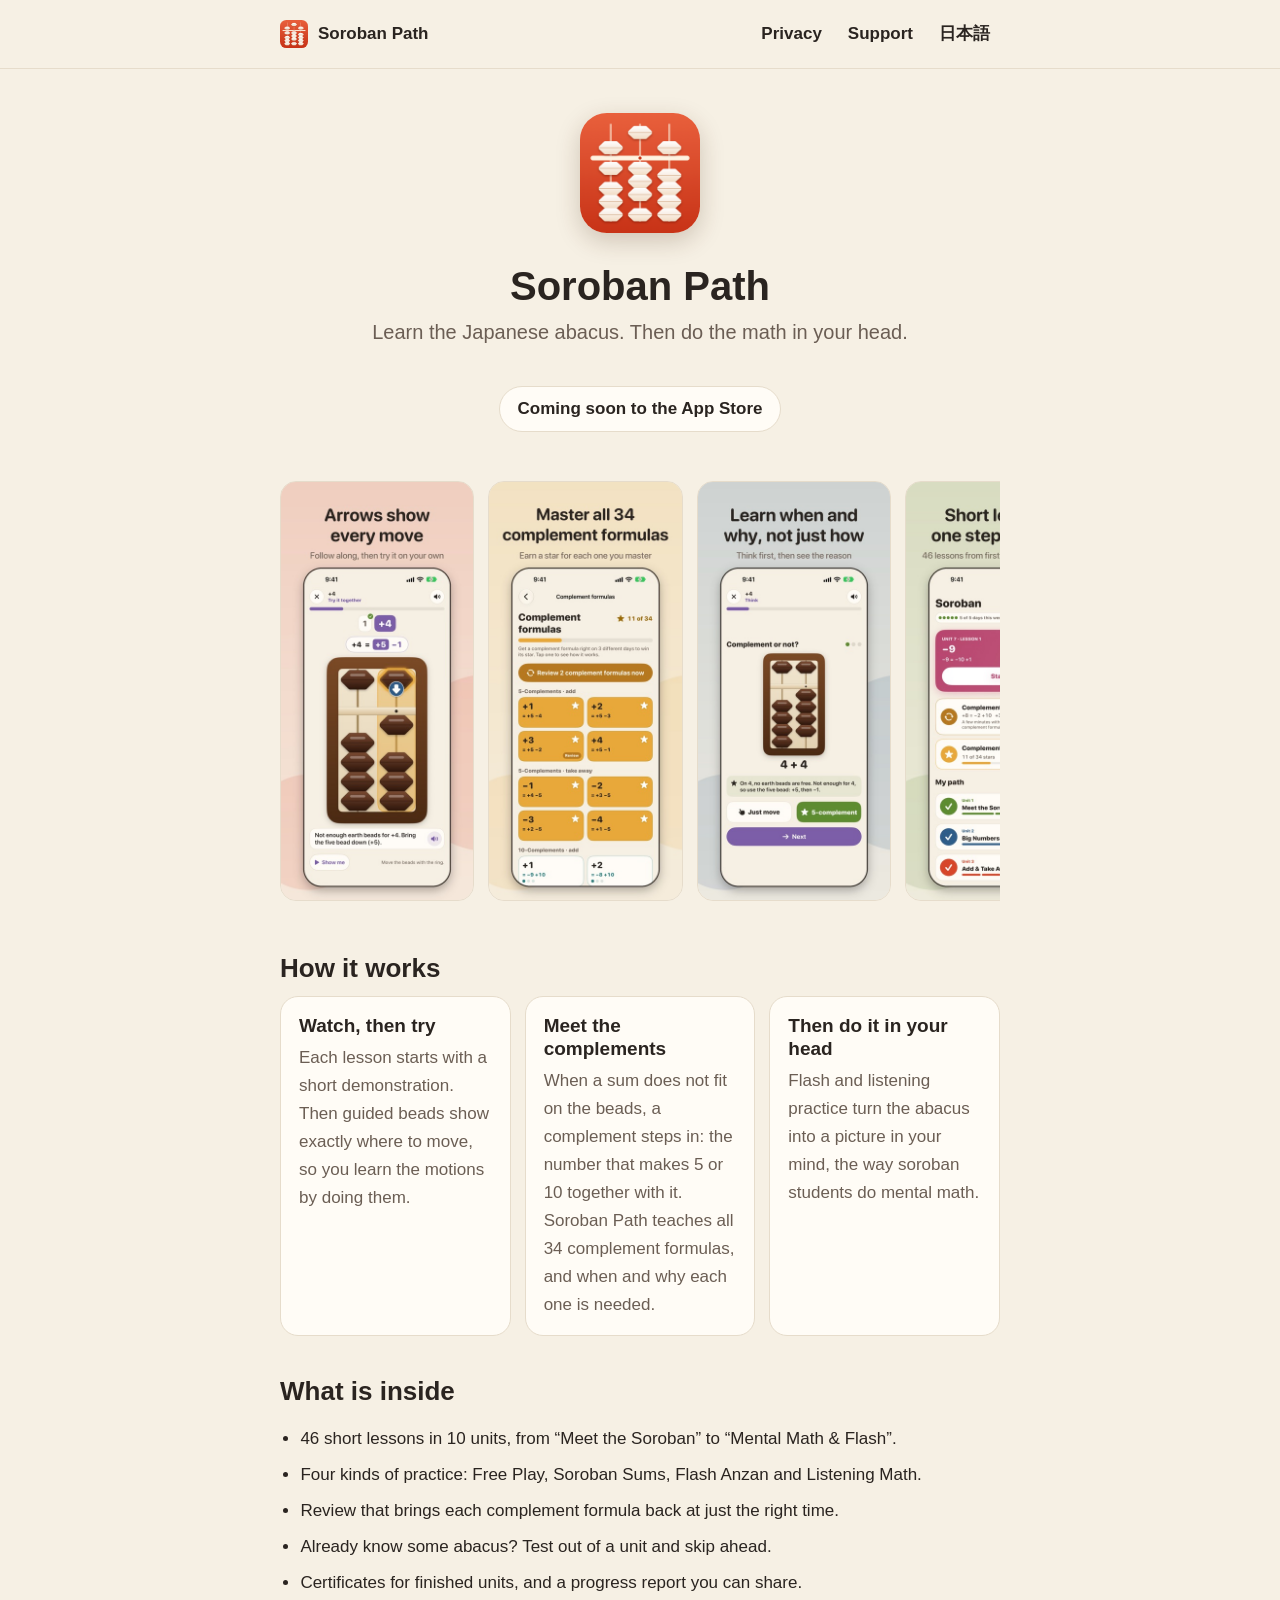
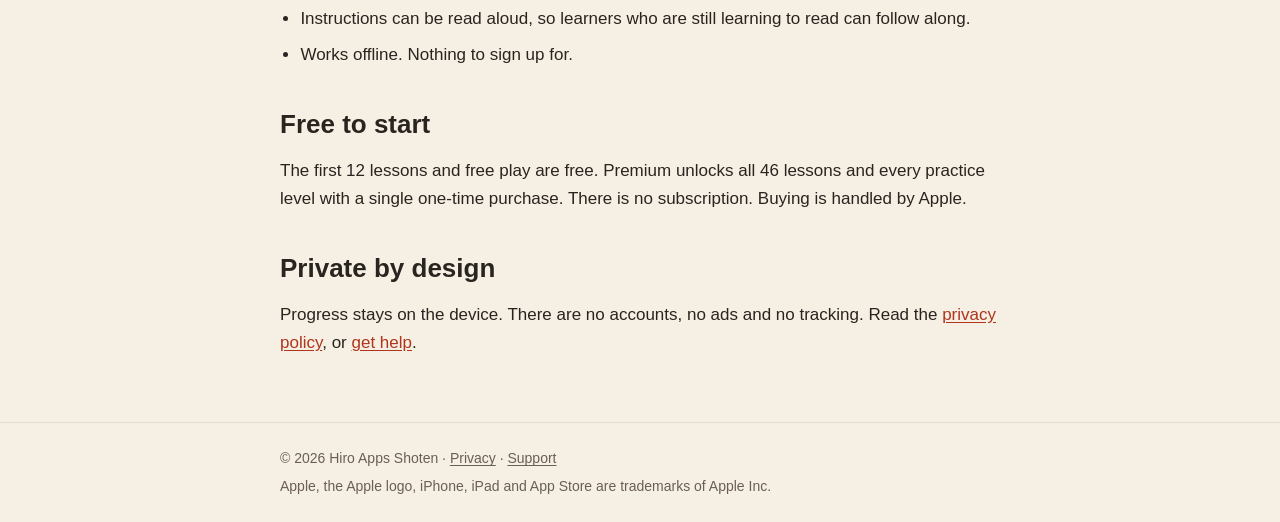
==== commit 2676878a: "fix: 練習の種類の「玉ドリル」を「自由に遊ぶ」に、日本語の「自由練習は無料」を「「自由に遊ぶ」は無料」に直す アプリのホームに玉ドリルの入口はない (練習は自由に遊ぶ・見取算・読み上げ算・フラッシ" ====
--- a/index.html
+++ b/index.html
@@ -66,7 +66,7 @@
     <h2>What is inside</h2>
     <ul class="list">
       <li>46 short lessons in 10 units, from “Meet the Soroban” to “Mental Math &amp; Flash”.</li>
-      <li>Four kinds of practice: Bead Drills, Soroban Sums, Flash Anzan and Listening Math.</li>
+      <li>Four kinds of practice: Free Play, Soroban Sums, Flash Anzan and Listening Math.</li>
       <li>Review that brings each complement formula back at just the right time.</li>
       <li>Already know some abacus? Test out of a unit and skip ahead.</li>
       <li>Certificates for finished units, and a progress report you can share.</li>
--- a/styles.css
+++ b/styles.css
@@ -120,3 +120,12 @@
 footer .inner { max-width: 760px; margin: 0 auto; padding: 20px; }
 footer a { color: var(--ink-soft); }
 footer p { margin: 4px 0; }
+
+/* 特定商取引法に基づく表記: 狭い画面は項目名の下に内容、広い画面は 2 列 */
+.legal dl.law { margin: 8px 0 0; border-top: 1px solid var(--hairline); }
+.legal dl.law div { padding: 12px 0; border-bottom: 1px solid var(--hairline); }
+.legal dl.law dt { font-weight: 700; margin: 0 0 2px; }
+.legal dl.law dd { margin: 0; }
+@media (min-width: 640px) {
+  .legal dl.law div { display: grid; grid-template-columns: 13em 1fr; gap: 16px; }
+}
